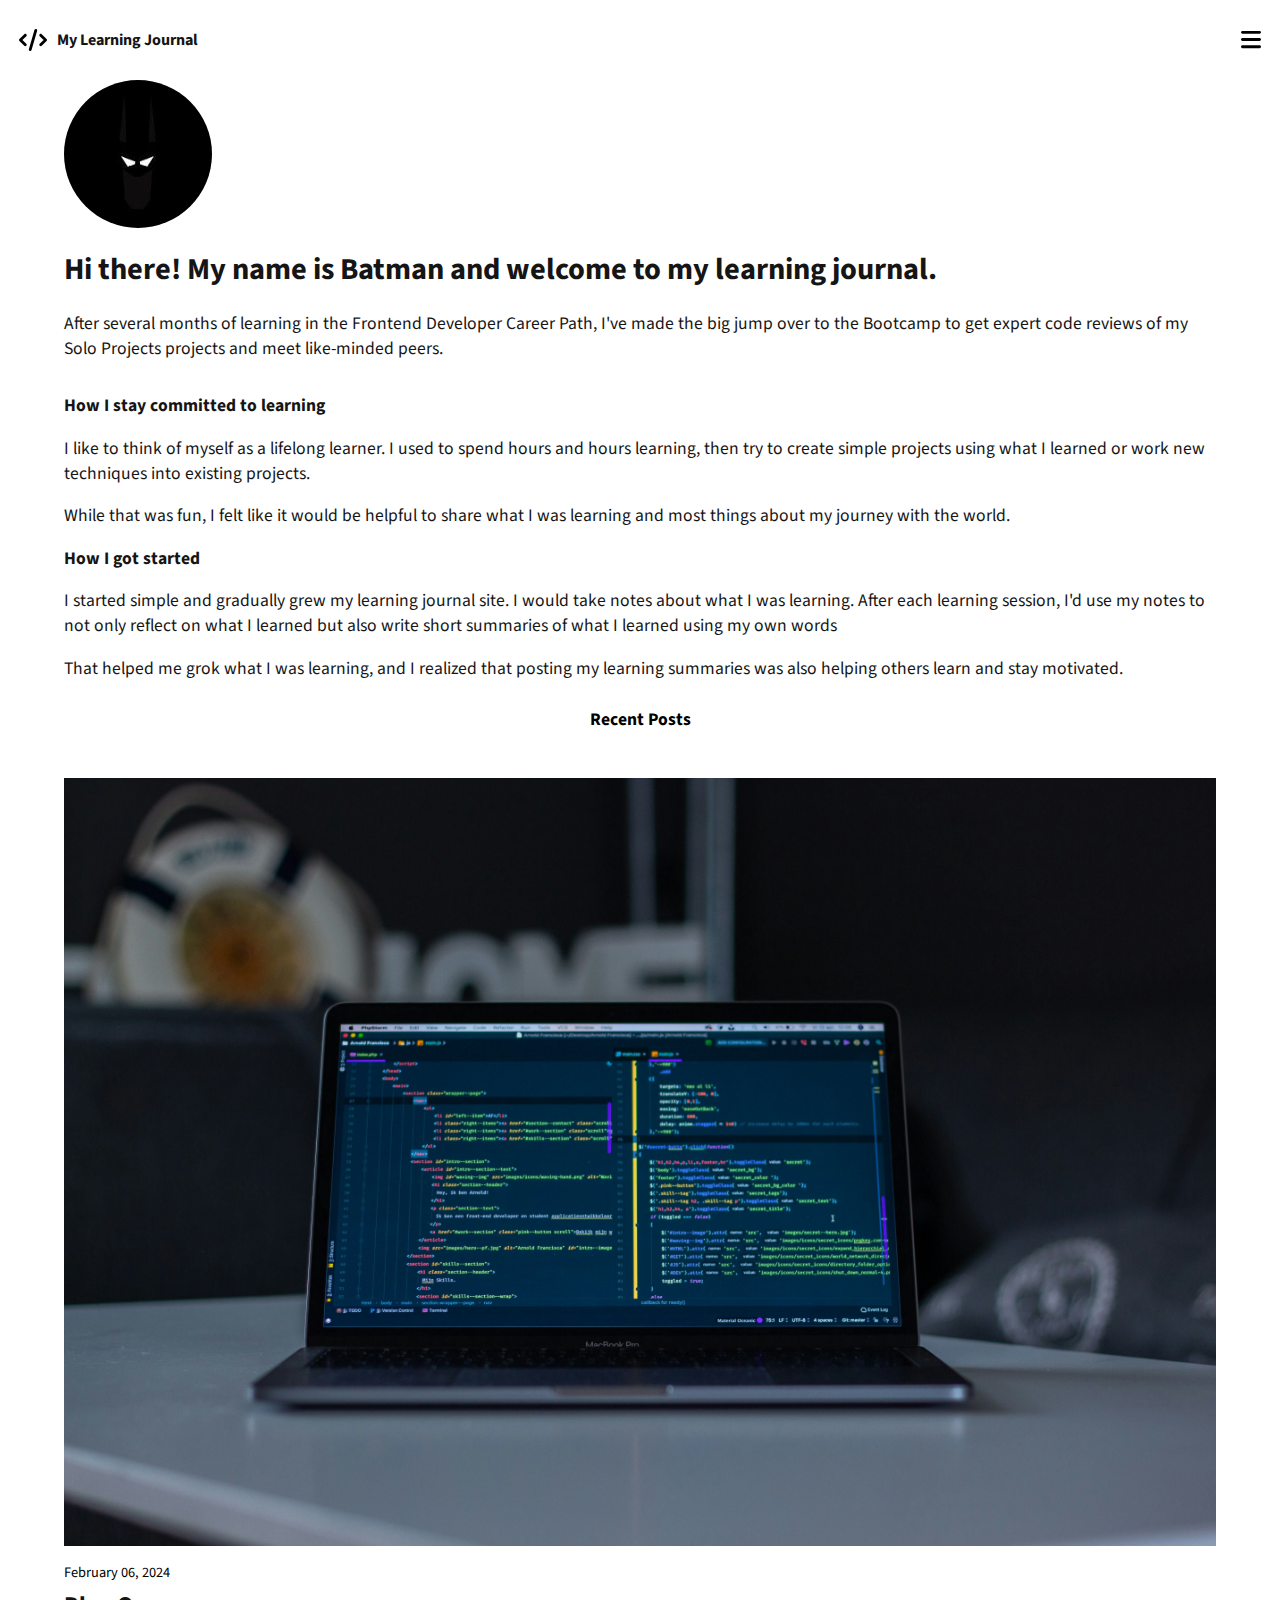
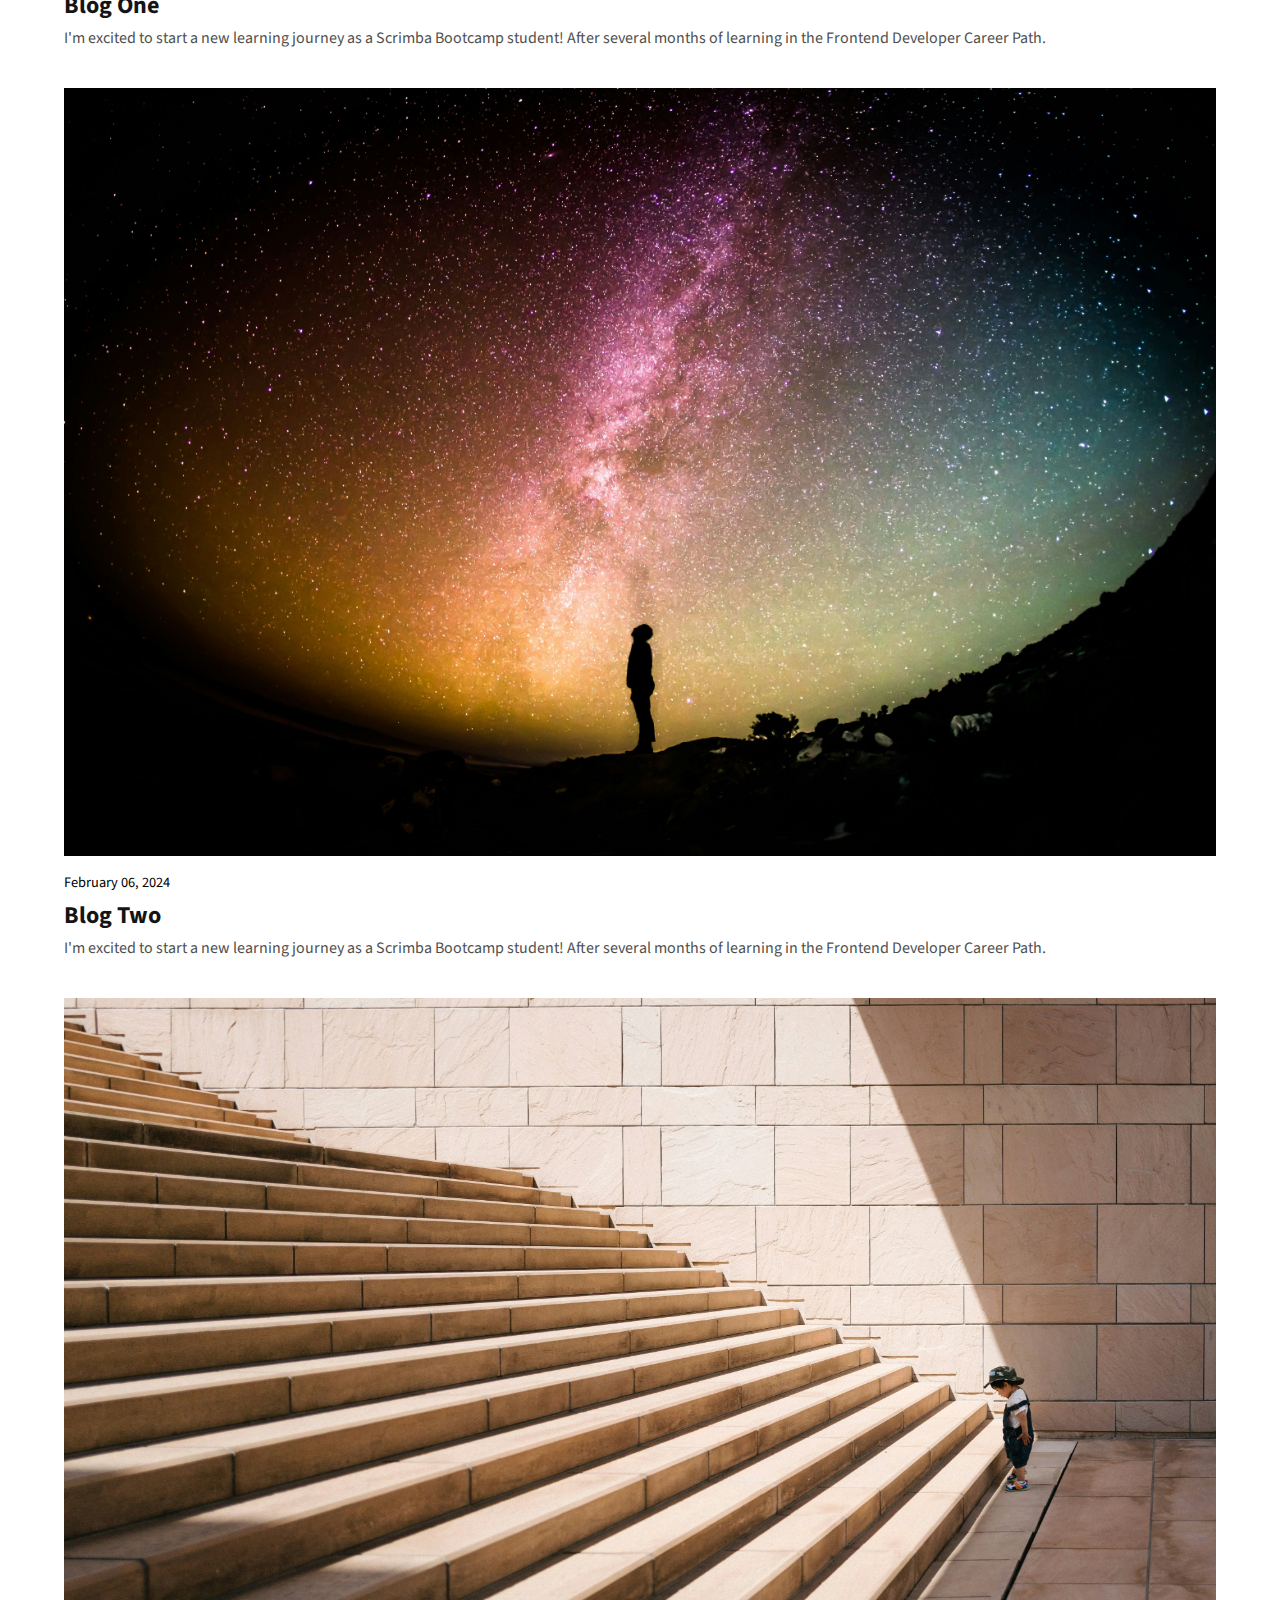
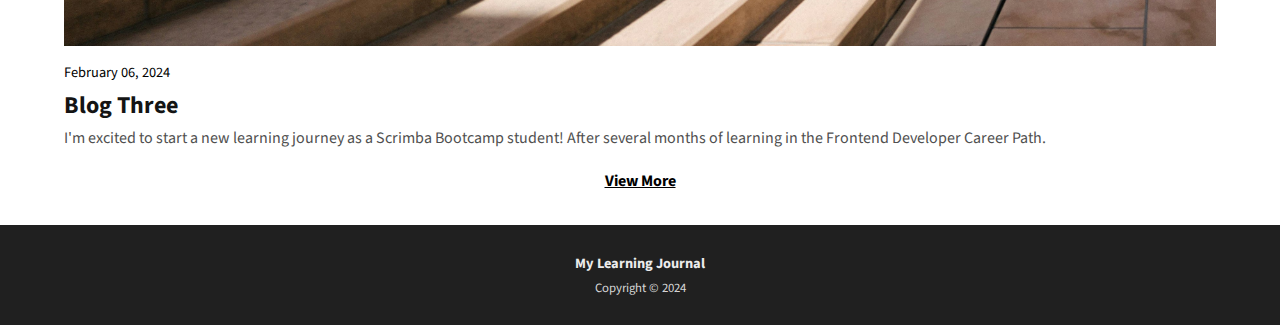
==== about-me.html @ 49a4a059 "Expanded the 'About Me' page" ====
<!DOCTYPE html>
<html lang="en">
<head>
    <meta charset="UTF-8">
    <meta name="viewport" content="width=device-width, initial-scale=1.0">
    <link rel="preconnect" href="https://fonts.googleapis.com">
    <link rel="preconnect" href="https://fonts.gstatic.com" crossorigin>
    <link href="https://fonts.googleapis.com/css2?family=Source+Sans+3:wght@400;700&display=swap" rel="stylesheet">
    <link rel="stylesheet" href="index.css">
    <link rel="stylesheet" href="about.css">
    <title>About Me</title>
</head>
<body>
    <header class="flex">
        <img src="./images/site-logo.svg" alt="The site icon" class="site-logo">
        <p class="site-title">My Learning Journal</p>
        <img src="./images/bars-icon.svg" aria-label="Menu button" id="menu-btn">
        <nav class="hidden" id="menu-bar">
            <p class="close-menu-btn" id="close-menu-btn" aria-label="Close button">X</p>
            <ul>
                <li><a href="./index.html" class="nav-link hover">Home</a></li>
                <li><a href="#" class="nav-link border">About Me</a></li>
            </ul>
        </nav>
    </header>
    <main>
        <section class="size">
            <img src="./images/avatar.jpg" alt="Avatar of Batman" class="avatar">
            <h1 class="intro-title">Hi there! My name is Batman and welcome to my learning journal.</h1>
            <p class="intro-body">After several months of learning in the Frontend Developer Career Path, I've made the big jump over to the Bootcamp to get expert code reviews of my Solo Projects projects and meet like-minded peers.</p>
        </section>
        
        <article class="size">
            <h2 class="article-heading">How I stay committed to learning</h2>
            <p class="article-body">I like to think of myself as a lifelong learner. I used to spend hours and hours learning, then try to create simple projects using what I learned or work new techniques into existing projects.</p>
            <p class="article-body">While that was fun, I felt like it would be helpful to share what I was learning and most things about my journey with the world.</p>
        </article>
        
        <article class="size">
            <h2 class="article-heading">How I got started</h2>
            <p class="article-body">I started simple and gradually grew my learning journal site. I would take notes about what I was learning. After each learning session, I'd use my notes to not only reflect on what I learned but also write short summaries of what I learned using my own words</p>
            <p class="article-body">That helped me grok what I was learning, and I realized that posting my learning summaries was also helping others learn and stay motivated.</p>
        </article>
        <p class="recent-posts">Recent Posts</p>

        <article class="blog-post">
            <img src="./images/blog-one.jpg" alt="A random image" class="blog-post-img" loading="lazy">
            <p class="blog-post-subtitle">February 06, 2024</p>
            <h2 class="blog-post-title">Blog One</h2>
            <p class="blog-post-body">I'm excited to start a new learning journey as a Scrimba Bootcamp student! After several
                months of learning in the
                Frontend Developer Career Path.</p>
        </article>
        
        <article class="blog-post">
            <img src="./images/blog-two.jpg" alt="A random image" class="blog-post-img" loading="lazy">
            <p class="blog-post-subtitle">February 06, 2024</p>
            <h2 class="blog-post-title">Blog Two</h2>
            <p class="blog-post-body">I'm excited to start a new learning journey as a Scrimba Bootcamp student! After several
                months of learning in the Frontend Developer Career Path.</p>
        </article>
        
        <article class="blog-post">
            <img src="./images/blog-three.jpg" alt="A random image" class="blog-post-img" loading="lazy">
            <p class="blog-post-subtitle">February 06, 2024</p>
            <h2 class="blog-post-title">Blog Three</h2>
            <p class="blog-post-body">I'm excited to start a new learning journey as a Scrimba Bootcamp student! After several
                months of learning in the Frontend Developer Career Path.</p>
        </article>
        
        <section class="hidden" id="hidden-posts">
            <article class="blog-post">
                <img src="./images/blog-four.jpg" alt="A random image" class="blog-post-img" loading="lazy">
                <p class="blog-post-subtitle">February 06, 2024</p>
                <h2 class="blog-post-title">Blog Four</h2>
                <p class="blog-post-body">I'm excited to start a new learning journey as a Scrimba Bootcamp student! After
                    several months of learning in the Frontend Developer Career Path.</p>
            </article>
        
            <article class="blog-post">
                <img src="./images/blog-five.jpg" alt="A random image" class="blog-post-img" loading="lazy">
                <p class="blog-post-subtitle">February 06, 2024</p>
                <h2 class="blog-post-title">Blog Five</h2>
                <p class="blog-post-body">I'm excited to start a new learning journey as a Scrimba Bootcamp student! After
                    several months of learning in the Frontend Developer Career Path.</p>
            </article>
        
            <article class="blog-post">
                <img src="./images/blog-six.jpg" alt="A random image" class="blog-post-img" loading="lazy">
                <p class="blog-post-subtitle">February 06, 2024</p>
                <h2 class="blog-post-title">Blog Six</h2>
                <p class="blog-post-body">I'm excited to start a new learning journey as a Scrimba Bootcamp student! After
                    several months of learning in the Frontend Developer Career Path.</p>
            </article>
        </section>
        <button id="btn-expand-posts">View More</button>
    </main>
    <footer>
        <h3 class="footer-title">My Learning Journal</h3>
        <p class="copyright">Copyright &copy 2024</p>
    </footer>
    <script src="index.js"></script>
</body>
</html>
---- index.css ----
* {
    box-sizing: border-box;
}

body {
    margin: 0;
    font-family: 'Source Sans 3', sans-serif;
}

/* Utility Classes */

.flex {
    display: flex;
}

.hidden {
    display: none;
}

.border {
    border-bottom: 1px solid #ececec;
}


/* Layout */

header {
    padding: 0.8em 1.2em;
    align-items: center;
    position: relative;
}

.site-logo {
    width: 10%;
    max-width: 28px;
}

.site-title {
    margin-left: 10px;
    font-weight: 700;
}

nav {
    background-color: #202020;
    width: 150px;
    height: 40vh;
    position: absolute; 
    top: 0;
    right: 0;
}

nav > ul {
    list-style: none;
    padding-left: 0.5em;
    margin: 1.2em 0;
}

ul > li {
    margin-bottom: 0.5em;
}

.hero {
    background: url('./images/hero-img.jpg');
    background-size: cover;
    color: #fff;
    padding: 6em 1.5em 1.5em;
}

.hero-subtitle,
.hero-title,
.hero-body {
    margin: 0;
    text-shadow: 0 0 8px black;
}

.hero-subtitle {
    font-size: 0.9rem;
}

.hero-title {
    font-size: 2rem;
    margin: 0.4em 0;
}

.blog-post {
    width: 90%;
    margin: 0 auto;
    padding: 1.2em 0;
}

.blog-post-img {
    width: 100%;
    display: block;
    margin-bottom: 1em;
}

.blog-post-subtitle,
.blog-post-body {
    margin: 0;
    color: #505050;
}

.blog-post-subtitle {
    font-size: 0.9rem;
    color: #000;
}

.blog-post-title {
    margin: 0.2em 0;
    font-size: 1.5rem;
    color: #141414;
}

footer {
    background-color: #202020;
    text-align: center;
    padding: 1.8em 0;
}

.footer-title {
    color: #ececec;
    font-size: 0.9rem;
    margin: 0 0 0.3em;
}

.copyright {
    color: #d7d7d7;
    font-size: 0.8rem;
    margin: 0;
}

/* Buttons & Links */

#menu-btn {
    width: 20px;
    margin-left: auto;
}

.close-menu-btn {
    margin: 0.2em 0.4em 0 0;
    text-align: right;
    color: #ececec;
    font-weight: 700;
    font-size: 1.6rem;
}

.nav-link {
    color: #ececec;
    font-size: 1.1rem;
    text-decoration: none;
    cursor: default;
}

#btn-expand-posts {
    display: block;
    margin: 0 auto 2em;
    color: #000;
    font-family: inherit;
    font-size: 1rem;
    font-weight: 700;
    text-decoration: underline;
    border: none;
    background-color: inherit;
}

#menu-btn:hover,
#btn-expand-posts:hover,
.close-menu-btn:hover,
.hover:hover,
.hover:active {
    cursor: pointer;
    opacity: 0.7;
}
---- about.css ----
body {
    color: #151515;
}
/* Utility Class */

.size {
    width: 90%;
    margin: 0 auto;
}

/* Layout */

.avatar {
    display: block;
    width: 148px;
    height: 148px;
    border-radius: 50%;
}

.intro-title {
    font-size: 1.9rem;
}

.intro-body {
    margin: 0 0 1.8em;
}

.intro-body,
.article-heading,
.article-body {
    font-size: 1.1rem;
}

.article-heading {
    margin-top: 0;
}

.recent-posts {
    text-align: center;
    font-size: 1.1rem;
    font-weight: 700;
    color: #000;
    margin: 1.5em;
}
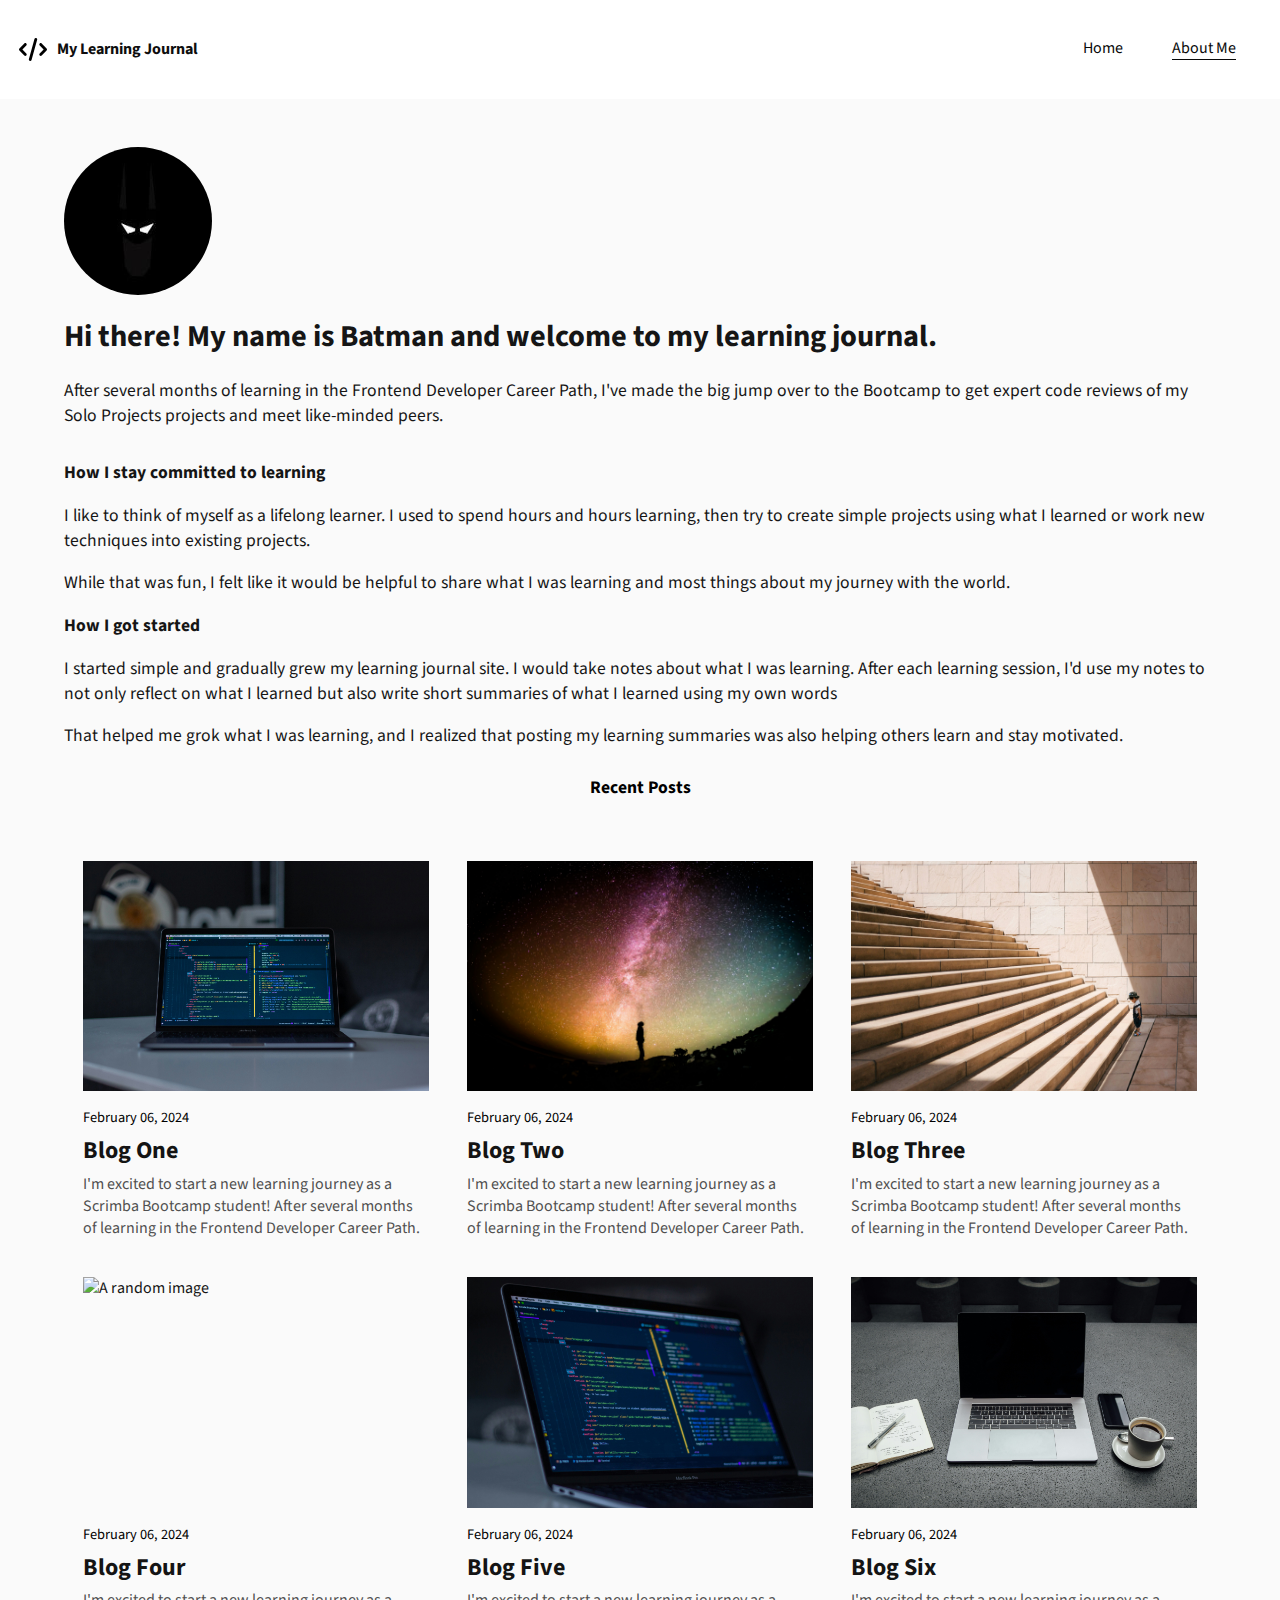
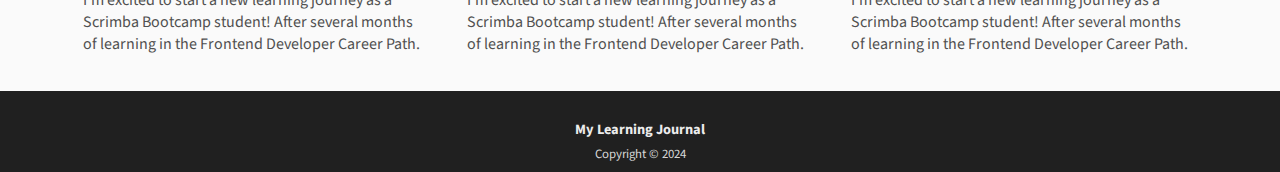
==== commit 2092f4ef: "Major refactoring required" ====
--- a/about-me.html
+++ b/about-me.html
@@ -24,75 +24,79 @@
         </nav>
     </header>
     <main>
-        <section class="size">
+        <section class="size first-section">
             <img src="./images/avatar.jpg" alt="Avatar of Batman" class="avatar">
             <h1 class="intro-title">Hi there! My name is Batman and welcome to my learning journal.</h1>
             <p class="intro-body">After several months of learning in the Frontend Developer Career Path, I've made the big jump over to the Bootcamp to get expert code reviews of my Solo Projects projects and meet like-minded peers.</p>
         </section>
         
-        <article class="size">
-            <h2 class="article-heading">How I stay committed to learning</h2>
-            <p class="article-body">I like to think of myself as a lifelong learner. I used to spend hours and hours learning, then try to create simple projects using what I learned or work new techniques into existing projects.</p>
-            <p class="article-body">While that was fun, I felt like it would be helpful to share what I was learning and most things about my journey with the world.</p>
-        </article>
         
-        <article class="size">
-            <h2 class="article-heading">How I got started</h2>
-            <p class="article-body">I started simple and gradually grew my learning journal site. I would take notes about what I was learning. After each learning session, I'd use my notes to not only reflect on what I learned but also write short summaries of what I learned using my own words</p>
-            <p class="article-body">That helped me grok what I was learning, and I realized that posting my learning summaries was also helping others learn and stay motivated.</p>
-        </article>
-        <p class="recent-posts">Recent Posts</p>
+            <article class="size">
+                <h2 class="article-heading">How I stay committed to learning</h2>
+                <p class="article-body">I like to think of myself as a lifelong learner. I used to spend hours and hours learning, then try to create simple projects using what I learned or work new techniques into existing projects.</p>
+                <p class="article-body">While that was fun, I felt like it would be helpful to share what I was learning and most things about my journey with the world.</p>
+            </article>
+            
+            <article class="size">
+                <h2 class="article-heading">How I got started</h2>
+                <p class="article-body">I started simple and gradually grew my learning journal site. I would take notes about what I was learning. After each learning session, I'd use my notes to not only reflect on what I learned but also write short summaries of what I learned using my own words</p>
+                <p class="article-body">That helped me grok what I was learning, and I realized that posting my learning summaries was also helping others learn and stay motivated.</p>
+            </article>
+            <p class="recent-posts">Recent Posts</p>
 
-        <article class="blog-post">
-            <img src="./images/blog-one.jpg" alt="A random image" class="blog-post-img" loading="lazy">
-            <p class="blog-post-subtitle">February 06, 2024</p>
-            <h2 class="blog-post-title">Blog One</h2>
-            <p class="blog-post-body">I'm excited to start a new learning journey as a Scrimba Bootcamp student! After several
-                months of learning in the
-                Frontend Developer Career Path.</p>
-        </article>
-        
-        <article class="blog-post">
-            <img src="./images/blog-two.jpg" alt="A random image" class="blog-post-img" loading="lazy">
-            <p class="blog-post-subtitle">February 06, 2024</p>
-            <h2 class="blog-post-title">Blog Two</h2>
-            <p class="blog-post-body">I'm excited to start a new learning journey as a Scrimba Bootcamp student! After several
-                months of learning in the Frontend Developer Career Path.</p>
-        </article>
-        
-        <article class="blog-post">
-            <img src="./images/blog-three.jpg" alt="A random image" class="blog-post-img" loading="lazy">
-            <p class="blog-post-subtitle">February 06, 2024</p>
-            <h2 class="blog-post-title">Blog Three</h2>
-            <p class="blog-post-body">I'm excited to start a new learning journey as a Scrimba Bootcamp student! After several
-                months of learning in the Frontend Developer Career Path.</p>
-        </article>
-        
-        <section class="hidden" id="hidden-posts">
+        <section class="posts">
             <article class="blog-post">
-                <img src="./images/blog-four.jpg" alt="A random image" class="blog-post-img" loading="lazy">
+                <img src="./images/blog-one.jpg" alt="A random image" class="blog-post-img" loading="lazy">
                 <p class="blog-post-subtitle">February 06, 2024</p>
-                <h2 class="blog-post-title">Blog Four</h2>
-                <p class="blog-post-body">I'm excited to start a new learning journey as a Scrimba Bootcamp student! After
-                    several months of learning in the Frontend Developer Career Path.</p>
+                <h2 class="blog-post-title">Blog One</h2>
+                <p class="blog-post-body">I'm excited to start a new learning journey as a Scrimba Bootcamp student! After several
+                    months of learning in the
+                    Frontend Developer Career Path.</p>
             </article>
-        
+            
             <article class="blog-post">
-                <img src="./images/blog-five.jpg" alt="A random image" class="blog-post-img" loading="lazy">
+                <img src="./images/blog-two.jpg" alt="A random image" class="blog-post-img" loading="lazy">
                 <p class="blog-post-subtitle">February 06, 2024</p>
-                <h2 class="blog-post-title">Blog Five</h2>
-                <p class="blog-post-body">I'm excited to start a new learning journey as a Scrimba Bootcamp student! After
-                    several months of learning in the Frontend Developer Career Path.</p>
+                <h2 class="blog-post-title">Blog Two</h2>
+                <p class="blog-post-body">I'm excited to start a new learning journey as a Scrimba Bootcamp student! After several
+                    months of learning in the Frontend Developer Career Path.</p>
             </article>
-        
+            
             <article class="blog-post">
-                <img src="./images/blog-six.jpg" alt="A random image" class="blog-post-img" loading="lazy">
+                <img src="./images/blog-three.jpg" alt="A random image" class="blog-post-img" loading="lazy">
                 <p class="blog-post-subtitle">February 06, 2024</p>
-                <h2 class="blog-post-title">Blog Six</h2>
-                <p class="blog-post-body">I'm excited to start a new learning journey as a Scrimba Bootcamp student! After
-                    several months of learning in the Frontend Developer Career Path.</p>
+                <h2 class="blog-post-title">Blog Three</h2>
+                <p class="blog-post-body">I'm excited to start a new learning journey as a Scrimba Bootcamp student! After several
+                    months of learning in the Frontend Developer Career Path.</p>
             </article>
+            
+            <section class="hidden" id="hidden-posts">
+                <article class="blog-post">
+                    <img src="./images/blog-four.jpg" alt="A random image" class="blog-post-img" loading="lazy">
+                    <p class="blog-post-subtitle">February 06, 2024</p>
+                    <h2 class="blog-post-title">Blog Four</h2>
+                    <p class="blog-post-body">I'm excited to start a new learning journey as a Scrimba Bootcamp student! After
+                        several months of learning in the Frontend Developer Career Path.</p>
+                </article>
+            
+                <article class="blog-post">
+                    <img src="./images/blog-five.jpg" alt="A random image" class="blog-post-img" loading="lazy">
+                    <p class="blog-post-subtitle">February 06, 2024</p>
+                    <h2 class="blog-post-title">Blog Five</h2>
+                    <p class="blog-post-body">I'm excited to start a new learning journey as a Scrimba Bootcamp student! After
+                        several months of learning in the Frontend Developer Career Path.</p>
+                </article>
+            
+                <article class="blog-post">
+                    <img src="./images/blog-six.jpg" alt="A random image" class="blog-post-img" loading="lazy">
+                    <p class="blog-post-subtitle">February 06, 2024</p>
+                    <h2 class="blog-post-title">Blog Six</h2>
+                    <p class="blog-post-body">I'm excited to start a new learning journey as a Scrimba Bootcamp student! After
+                        several months of learning in the Frontend Developer Career Path.</p>
+                </article>
+            </section>
         </section>
+
         <button id="btn-expand-posts">View More</button>
     </main>
     <footer>
--- a/index.css
+++ b/index.css
@@ -38,6 +38,7 @@
 .site-title {
     margin-left: 10px;
     font-weight: 700;
+    color: #0e0e0e;
 }
 
 nav {
@@ -90,6 +91,7 @@
 
 .blog-post-img {
     width: 100%;
+    aspect-ratio: 1.5 / 1;
     display: block;
     margin-bottom: 1em;
 }
@@ -142,6 +144,15 @@
     color: #ececec;
     font-weight: 700;
     font-size: 1.6rem;
+}
+
+.journey-post {
+    color: inherit;
+    text-decoration: none;
+}
+
+.journey-post:hover {
+    text-decoration: underline;
 }
 
 .nav-link {
@@ -171,3 +182,60 @@
     cursor: pointer;
     opacity: 0.7;
 }
+
+/* Media Queries */
+
+@media (min-width: 480px) {
+    main {
+        background-color: #fafafa;
+    }
+
+    .posts {
+        display: flex;
+        flex-wrap: wrap;
+        width: 90%;
+        margin: 0 auto;
+        padding: 1em 0;
+    }
+
+    #hidden-posts {
+        display: flex;
+    }
+
+    .blog-post {
+        width: 30%;
+    }
+
+    #menu-btn,
+    .close-menu-btn,
+    #btn-expand-posts {
+        display: none;
+    }
+
+    nav {
+        background-color: inherit;
+        position: static;
+        width: 210px;
+        height: auto;
+        margin-left: auto;
+    }
+
+    nav > ul {
+        display: flex;
+        align-items: center;
+        justify-content: space-around;
+    }
+
+    ul > li {
+        padding-top: 0.3em;
+    }
+
+    .nav-link {
+        color: #090909;
+        font-size: 1rem;
+    }
+
+    .border {
+        border-bottom: 1px solid #090909;
+    }
+}
--- a/about.css
+++ b/about.css
@@ -1,6 +1,7 @@
 body {
     color: #151515;
 }
+
 /* Utility Class */
 
 .size {
@@ -10,11 +11,16 @@
 
 /* Layout */
 
+.first-section {
+    padding-top: 2em;
+}
+
 .avatar {
     display: block;
     width: 148px;
     height: 148px;
     border-radius: 50%;
+    margin-top: 1em;
 }
 
 .intro-title {
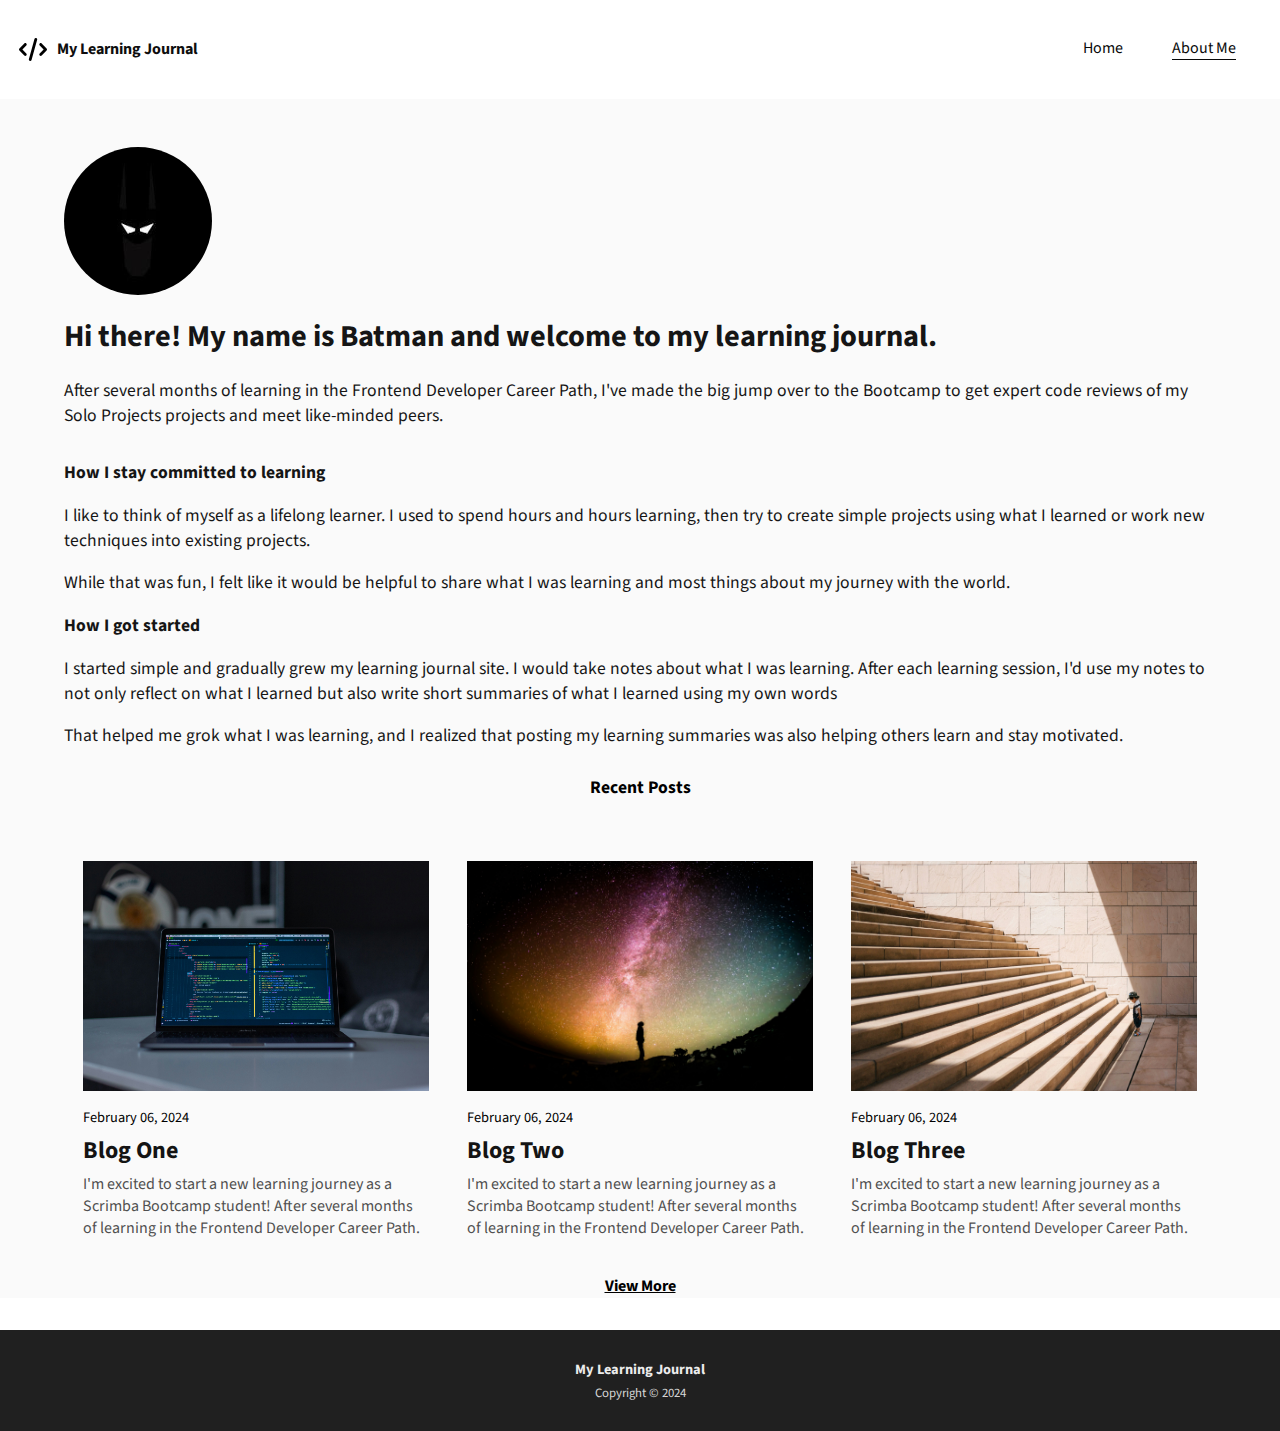
==== commit e01375f7: "Most of the refactoring done" ====
--- a/about-me.html
+++ b/about-me.html
@@ -15,7 +15,7 @@
         <img src="./images/site-logo.svg" alt="The site icon" class="site-logo">
         <p class="site-title">My Learning Journal</p>
         <img src="./images/bars-icon.svg" aria-label="Menu button" id="menu-btn">
-        <nav class="hidden" id="menu-bar">
+        <nav id="menu-bar">
             <p class="close-menu-btn" id="close-menu-btn" aria-label="Close button">X</p>
             <ul>
                 <li><a href="./index.html" class="nav-link hover">Home</a></li>
@@ -70,8 +70,7 @@
                     months of learning in the Frontend Developer Career Path.</p>
             </article>
             
-            <section class="hidden" id="hidden-posts">
-                <article class="blog-post">
+                <article class="blog-post hidden">
                     <img src="./images/blog-four.jpg" alt="A random image" class="blog-post-img" loading="lazy">
                     <p class="blog-post-subtitle">February 06, 2024</p>
                     <h2 class="blog-post-title">Blog Four</h2>
@@ -79,7 +78,7 @@
                         several months of learning in the Frontend Developer Career Path.</p>
                 </article>
             
-                <article class="blog-post">
+                <article class="blog-post hidden">
                     <img src="./images/blog-five.jpg" alt="A random image" class="blog-post-img" loading="lazy">
                     <p class="blog-post-subtitle">February 06, 2024</p>
                     <h2 class="blog-post-title">Blog Five</h2>
@@ -87,14 +86,14 @@
                         several months of learning in the Frontend Developer Career Path.</p>
                 </article>
             
-                <article class="blog-post">
+                <article class="blog-post hidden">
                     <img src="./images/blog-six.jpg" alt="A random image" class="blog-post-img" loading="lazy">
                     <p class="blog-post-subtitle">February 06, 2024</p>
                     <h2 class="blog-post-title">Blog Six</h2>
                     <p class="blog-post-body">I'm excited to start a new learning journey as a Scrimba Bootcamp student! After
                         several months of learning in the Frontend Developer Career Path.</p>
                 </article>
-            </section>
+            
         </section>
 
         <button id="btn-expand-posts">View More</button>
--- a/index.css
+++ b/index.css
@@ -11,10 +11,6 @@
 
 .flex {
     display: flex;
-}
-
-.hidden {
-    display: none;
 }
 
 .border {
@@ -48,6 +44,7 @@
     position: absolute; 
     top: 0;
     right: 0;
+    display: none;
 }
 
 nav > ul {
@@ -111,6 +108,10 @@
     margin: 0.2em 0;
     font-size: 1.5rem;
     color: #141414;
+}
+
+.hidden {
+    display: none;
 }
 
 footer {
@@ -198,22 +199,18 @@
         padding: 1em 0;
     }
 
-    #hidden-posts {
-        display: flex;
-    }
-
     .blog-post {
         width: 30%;
     }
 
     #menu-btn,
-    .close-menu-btn,
-    #btn-expand-posts {
+    .close-menu-btn {
         display: none;
     }
 
     nav {
         background-color: inherit;
+        display: block;
         position: static;
         width: 210px;
         height: auto;
